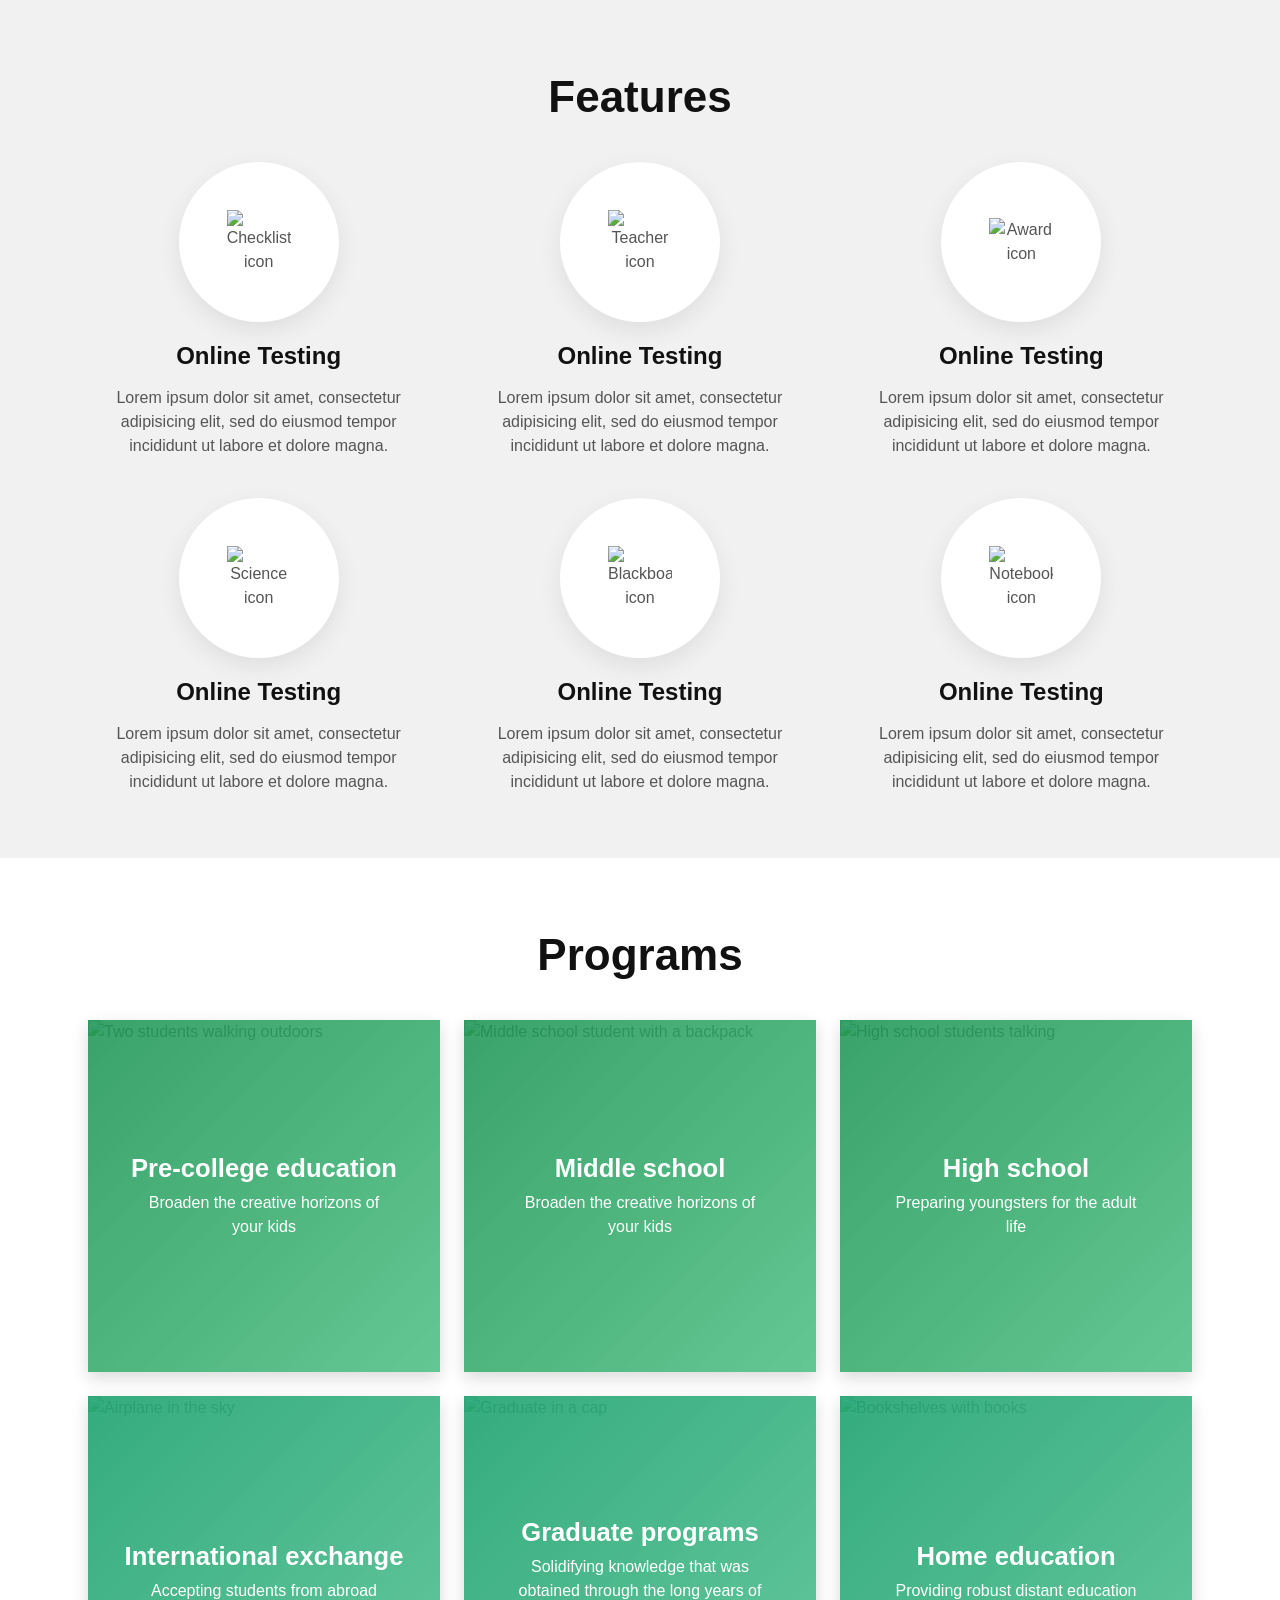
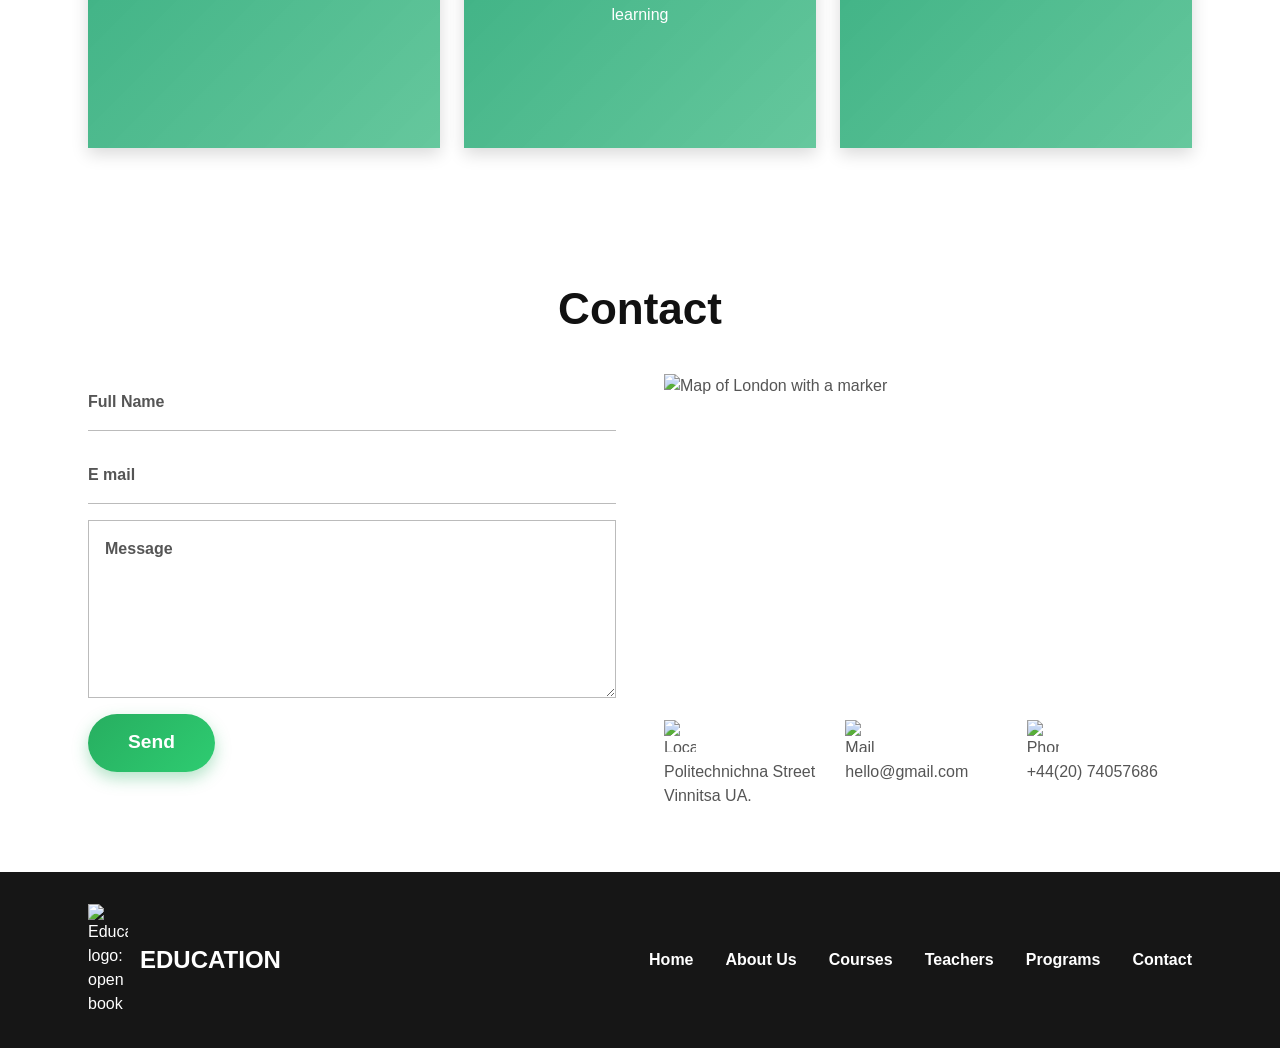
==== index.html @ 1d0b62d9 "Add files via upload" ====
<!doctype html>
<html lang="en">
  <head>
    <meta charset="UTF-8" />
    <meta name="viewport" content="width=device-width, initial-scale=1" />
    <meta
      name="description"
      content="Education: features, programs and contact page"
    />
    <title>Education — Features, Programs, Contact</title>
    <link rel="stylesheet" href="style.css" />
  </head>
  <body class="page" id="top">
    <main class="page__main">
      <section class="section section--gray" id="features">
        <div class="container">
          <h2 class="section__title">Features</h2>
          <div class="features">
            <article class="feature">
              <div class="feature__circle">
                <img
                  class="feature__icon"
                  src="img/icon-testing.svg"
                  alt="Checklist icon"
                  title="Online testing"
                />
              </div>
              <h3 class="feature__title">Online Testing</h3>
              <p class="feature__text">
                Lorem ipsum dolor sit amet, consectetur adipisicing elit, sed do
                eiusmod tempor incididunt ut labore et dolore magna.
              </p>
            </article>
            <article class="feature">
              <div class="feature__circle">
                <img
                  class="feature__icon"
                  src="img/icon-teacher.svg"
                  alt="Teacher icon"
                  title="Online testing"
                />
              </div>
              <h3 class="feature__title">Online Testing</h3>
              <p class="feature__text">
                Lorem ipsum dolor sit amet, consectetur adipisicing elit, sed do
                eiusmod tempor incididunt ut labore et dolore magna.
              </p>
            </article>
            <article class="feature">
              <div class="feature__circle">
                <img
                  class="feature__icon"
                  src="img/icon-award.svg"
                  alt="Award icon"
                  title="Online testing"
                />
              </div>
              <h3 class="feature__title">Online Testing</h3>
              <p class="feature__text">
                Lorem ipsum dolor sit amet, consectetur adipisicing elit, sed do
                eiusmod tempor incididunt ut labore et dolore magna.
              </p>
            </article>
            <article class="feature">
              <div class="feature__circle">
                <img
                  class="feature__icon"
                  src="img/icon-science.svg"
                  alt="Science icon"
                  title="Online testing"
                />
              </div>
              <h3 class="feature__title">Online Testing</h3>
              <p class="feature__text">
                Lorem ipsum dolor sit amet, consectetur adipisicing elit, sed do
                eiusmod tempor incididunt ut labore et dolore magna.
              </p>
            </article>
            <article class="feature">
              <div class="feature__circle">
                <img
                  class="feature__icon"
                  src="img/icon-board.svg"
                  alt="Blackboard icon"
                  title="Online testing"
                />
              </div>
              <h3 class="feature__title">Online Testing</h3>
              <p class="feature__text">
                Lorem ipsum dolor sit amet, consectetur adipisicing elit, sed do
                eiusmod tempor incididunt ut labore et dolore magna.
              </p>
            </article>
            <article class="feature">
              <div class="feature__circle">
                <img
                  class="feature__icon"
                  src="img/icon-notebook.svg"
                  alt="Notebook icon"
                  title="Online testing"
                />
              </div>
              <h3 class="feature__title">Online Testing</h3>
              <p class="feature__text">
                Lorem ipsum dolor sit amet, consectetur adipisicing elit, sed do
                eiusmod tempor incididunt ut labore et dolore magna.
              </p>
            </article>
          </div>
        </div>
      </section>

      <section class="section" id="programs">
        <div class="container">
          <h2 class="section__title">Programs</h2>
          <div class="programs">
            <article class="program program--deep">
              <img
                class="program__image"
                src="img/program-1.svg"
                alt="Two students walking outdoors"
                title="Pre-college education"
              />
              <div class="program__content">
                <h3 class="program__title">Pre-college education</h3>
                <p class="program__text">
                  Broaden the creative horizons of your kids
                </p>
              </div>
            </article>
            <article class="program program--deep">
              <img
                class="program__image"
                src="img/program-2.svg"
                alt="Middle school student with a backpack"
                title="Middle school"
              />
              <div class="program__content">
                <h3 class="program__title">Middle school</h3>
                <p class="program__text">
                  Broaden the creative horizons of your kids
                </p>
              </div>
            </article>
            <article class="program program--deep">
              <img
                class="program__image"
                src="img/program-3.svg"
                alt="High school students talking"
                title="High school"
              />
              <div class="program__content">
                <h3 class="program__title">High school</h3>
                <p class="program__text">
                  Preparing youngsters for the adult life
                </p>
              </div>
            </article>
            <article class="program program--light">
              <img
                class="program__image"
                src="img/program-4.svg"
                alt="Airplane in the sky"
                title="International exchange"
              />
              <div class="program__content">
                <h3 class="program__title">International exchange</h3>
                <p class="program__text">Accepting students from abroad</p>
              </div>
            </article>
            <article class="program program--light">
              <img
                class="program__image"
                src="img/program-5.svg"
                alt="Graduate in a cap"
                title="Graduate programs"
              />
              <div class="program__content">
                <h3 class="program__title">Graduate programs</h3>
                <p class="program__text">
                  Solidifying knowledge that was obtained through the long years
                  of learning
                </p>
              </div>
            </article>
            <article class="program program--light">
              <img
                class="program__image"
                src="img/program-6.svg"
                alt="Bookshelves with books"
                title="Home education"
              />
              <div class="program__content">
                <h3 class="program__title">Home education</h3>
                <p class="program__text">Providing robust distant education</p>
              </div>
            </article>
          </div>
        </div>
      </section>

      <section class="section" id="contact">
        <div class="container">
          <h2 class="section__title">Contact</h2>
          <div class="contact">
            <div class="contact__info">
              <img
                class="contact__map"
                src="img/map.jpg"
                alt="Map of London with a marker"
                title="Our location in London"
              />
              <address class="contact__details">
                <div class="contact__item">
                  <img
                    class="contact__icon"
                    src="img/icon-pin.svg"
                    alt="Location icon"
                    title="Address"
                  />
                  <p class="contact__text">
                     Politechnichna Street Vinnitsa UA.
                  </p>
                </div>
                <div class="contact__item">
                  <img
                    class="contact__icon"
                    src="img/icon-mail.svg"
                    alt="Mail icon"
                    title="E-mail"
                  />
                  <a
                    class="contact__text"
                    href="mailto:hello@gmail.com"
                    title="Write us an e-mail"
                    >hello@gmail.com</a
                  >
                </div>
                <div class="contact__item">
                  <img
                    class="contact__icon"
                    src="img/icon-phone.svg"
                    alt="Phone icon"
                    title="Phone"
                  />
                  <a
                    class="contact__text"
                    href="tel:+442074057686"
                    title="Call us"
                    >+44(20) 74057686</a
                  >
                </div>
              </address>
            </div>

            <form class="form contact__form" action="#" method="post">
              <label class="visually-hidden" for="full-name">Full Name</label>
              <input
                class="form__field"
                type="text"
                id="full-name"
                name="full-name"
                placeholder="Full Name"
                title="Your full name"
                required
              />
              <label class="visually-hidden" for="email">E mail</label>
              <input
                class="form__field"
                type="email"
                id="email"
                name="email"
                placeholder="E mail"
                title="Your e-mail"
                required
              />
              <label class="visually-hidden" for="message">Message</label>
              <textarea
                class="form__field form__field--area"
                id="message"
                name="message"
                placeholder="Message"
                title="Your message"
                rows="6"
              ></textarea>
              <button class="form__button" type="submit" title="Send message">
                Send
              </button>
            </form>
          </div>
        </div>
      </section>
    </main>

    <footer class="footer">
      <div class="container footer__inner">
        <a class="footer__logo" href="#top" title="Education — home">
          <img
            class="footer__logo-img"
            src="img/logo.svg"
            alt="Education logo: open book"
            title="Education"
          />
          <span class="footer__brand">EDUCATION</span>
        </a>
        <nav class="footer__nav" aria-label="Footer navigation">
          <ul class="menu">
            <li class="menu__item">
              <a class="menu__link" href="#top" title="Home">Home</a>
            </li>
            <li class="menu__item">
              <a class="menu__link" href="#features" title="About Us"
                >About Us</a
              >
            </li>
            <li class="menu__item">
              <a class="menu__link" href="#programs" title="Courses">Courses</a>
            </li>
            <li class="menu__item">
              <a class="menu__link" href="#features" title="Teachers"
                >Teachers</a
              >
            </li>
            <li class="menu__item">
              <a class="menu__link" href="#programs" title="Programs"
                >Programs</a
              >
            </li>
            <li class="menu__item">
              <a class="menu__link" href="#contact" title="Contact">Contact</a>
            </li>
          </ul>
        </nav>
      </div>
    </footer>
  </body>
</html>
---- style.css ----
/* ===== Змінні ===== */
:root {
  --color-accent: #27ae60;
  --color-accent-light: #2ecc71;
  --color-heading: #111;
  --color-text: #555;
  --color-line: #bbb;
  --color-gray: #f1f1f1;
  --color-dark: #161616;
}

/* ===== Сторінка та контейнер ===== */
.page {
  margin: 0;
  font-family: "Open Sans", "Segoe UI", Arial, sans-serif;
  line-height: 1.5;
  color: var(--color-text);
  background: #fff;
}

.container {
  box-sizing: border-box;
  width: 100%;
  max-width: 72rem;
  margin: 0 auto;
  padding: 0 1.5rem;
}

.visually-hidden {
  position: absolute;
  width: 0.1rem;
  height: 0.1rem;
  margin: -0.1rem;
  padding: 0;
  overflow: hidden;
  clip-path: inset(50%);
  white-space: nowrap;
  border: 0;
}

/* ===== Секція (повторно використовується) ===== */
.section {
  padding: 2.5rem 0;
}

.section--gray {
  background: var(--color-gray);
}

.section__title {
  margin: 0 0 2rem;
  font-size: 1.75rem;
  text-align: center;
  color: var(--color-heading);
  animation: fade-up 0.8s ease both;
}

/* ===== Features ===== */
.features {
  display: grid;
  grid-template-columns: 1fr;
  gap: 2.5rem;
}

.feature {
  text-align: center;
  animation: fade-up 0.8s ease both;
}

.feature__circle {
  display: flex;
  align-items: center;
  justify-content: center;
  width: 10rem;
  height: 10rem;
  margin: 0 auto 1rem;
  border-radius: 50%;
  background: #fff;
  box-shadow: 0 0.5rem 1.5rem rgba(0, 0, 0, 0.08);
  transition: transform 0.4s ease, box-shadow 0.4s ease;
}

.feature:hover .feature__circle {
  transform: rotate(8deg) scale(1.08);
  box-shadow: 0 0.8rem 2rem rgba(39, 174, 96, 0.35);
}

.feature__icon {
  width: 40%;
  height: auto;
}

.feature__title {
  margin: 0 0 0.75rem;
  font-size: 1.5rem;
  color: var(--color-heading);
}

.feature__text {
  max-width: 22rem;
  margin: 0 auto;
}

/* ===== Programs ===== */
.programs {
  display: grid;
  grid-template-columns: 1fr;
  gap: 1.5rem;
}

.program {
  position: relative;
  overflow: hidden;
  aspect-ratio: 1 / 1;
  box-shadow: 0 0.4rem 1rem rgba(0, 0, 0, 0.15);
  transition: transform 0.4s ease, box-shadow 0.4s ease;
}

.program--deep {
  --overlay-from: rgba(30, 150, 85, 0.88);
  --overlay-to: rgba(60, 185, 120, 0.8);
}

.program--light {
  --overlay-from: rgba(35, 165, 115, 0.92);
  --overlay-to: rgba(75, 190, 140, 0.85);
}

.program:hover {
  transform: translateY(-0.4rem) scale(1.02);
  box-shadow: 0 1rem 2rem rgba(0, 0, 0, 0.28);
}

.program__image {
  display: block;
  width: 100%;
  height: 100%;
  object-fit: cover;
  transition: transform 0.6s ease;
}

.program:hover .program__image {
  transform: scale(1.1);
}

.program__content {
  position: absolute;
  inset: 0;
  box-sizing: border-box;
  display: flex;
  flex-direction: column;
  align-items: center;
  justify-content: center;
  padding: 1.5rem;
  text-align: center;
  color: #fff;
  background: linear-gradient(135deg, var(--overlay-from), var(--overlay-to));
}

.program__title {
  margin: 0 0 0.5rem;
  font-size: 1.6rem;
  line-height: 1.2;
}

.program__text {
  max-width: 16rem;
  margin: 0;
}

/* ===== Contact ===== */
.contact {
  display: grid;
  grid-template-columns: 1fr;
  gap: 2rem;
}

.contact__map {
  display: block;
  width: 100%;
  aspect-ratio: 21 / 9;
  object-fit: cover;
}

.contact__details {
  display: grid;
  grid-template-columns: 1fr;
  gap: 1rem;
  margin-top: 1rem;
  font-style: normal;
}

.contact__item {
  display: flex;
  flex-direction: column;
  gap: 0.5rem;
}

.contact__icon {
  width: 2rem;
  height: 2rem;
}

.contact__text {
  margin: 0;
  color: var(--color-text);
  text-decoration: none;
}

.contact__text:hover {
  color: var(--color-accent);
}

/* ===== Форма ===== */
.form {
  display: flex;
  flex-direction: column;
  gap: 1rem;
}

.form__field {
  box-sizing: border-box;
  width: 100%;
  padding: 1rem 0;
  border: 0;
  border-bottom: 0.1rem solid var(--color-line);
  background: transparent;
  font: inherit;
  font-weight: 700;
  color: #333;
  transition: border-color 0.3s ease, box-shadow 0.3s ease;
}

.form__field::placeholder {
  color: var(--color-text);
}

.form__field:focus {
  outline: none;
  border-bottom-color: var(--color-accent);
  box-shadow: 0 0.15rem 0 var(--color-accent);
}

.form__field--area {
  min-height: 9rem;
  padding: 1rem;
  border: 0.1rem solid var(--color-line);
  resize: vertical;
}

.form__button {
  align-self: center;
  padding: 0.9rem 2.5rem;
  border: 0;
  border-radius: 2rem;
  font: inherit;
  font-size: 1.2rem;
  font-weight: 700;
  color: #fff;
  cursor: pointer;
  background: linear-gradient(135deg, var(--color-accent), var(--color-accent-light));
  box-shadow: 0 0.4rem 1rem rgba(39, 174, 96, 0.35);
  transition: transform 0.3s ease, box-shadow 0.3s ease;
}

.form__button:hover {
  transform: translateY(-0.2rem);
  box-shadow: 0 0.7rem 1.4rem rgba(39, 174, 96, 0.5);
}

.form__button:active {
  transform: scale(0.97);
}

/* ===== Footer ===== */
.footer {
  padding: 2rem 0;
  color: #fff;
  background: var(--color-dark);
}

.footer__inner {
  display: flex;
  flex-direction: column;
  align-items: center;
  gap: 1.5rem;
}

.footer__logo {
  display: flex;
  align-items: center;
  gap: 0.75rem;
  color: #fff;
  text-decoration: none;
}

.footer__logo-img {
  width: 2.5rem;
  height: auto;
}

.footer__brand {
  font-size: 1.5rem;
  font-weight: 700;
}

.menu {
  display: flex;
  flex-direction: column;
  align-items: center;
  gap: 1rem;
  margin: 0;
  padding: 0;
  list-style: none;
}

.menu__link {
  font-weight: 700;
  color: #fff;
  text-decoration: none;
  transition: color 0.3s ease;
}

.menu__link:hover {
  color: var(--color-accent);
}

/* ===== Анімація ===== */
@keyframes fade-up {
  from {
    opacity: 0;
    transform: translateY(1.5rem);
  }
  to {
    opacity: 1;
    transform: none;
  }
}

/* ===== Медіа-запити (mobile-first) ===== */
@media (min-width: 36em) {
  .features,
  .programs {
    grid-template-columns: repeat(2, 1fr);
  }
}

@media (min-width: 48em) {
  .section {
    padding: 4rem 0;
  }

  .section__title {
    font-size: 2.75rem;
  }
}

@media (min-width: 62em) {
  .features,
  .programs {
    grid-template-columns: repeat(3, 1fr);
  }

  .contact {
    grid-template-columns: 1fr 1fr;
    gap: 3rem;
  }

  .contact__form {
    order: -1;
  }

  .contact__map {
    aspect-ratio: 16 / 10;
  }

  .contact__details {
    grid-template-columns: repeat(3, 1fr);
  }

  .form__button {
    align-self: flex-start;
  }

  .footer__inner {
    flex-direction: row;
    justify-content: space-between;
  }

  .menu {
    flex-direction: row;
    gap: 2rem;
  }
}

@media (prefers-reduced-motion: reduce) {
  .section__title,
  .feature,
  .program,
  .feature__circle,
  .form__button {
    animation: none;
    transition: none;
  }
}
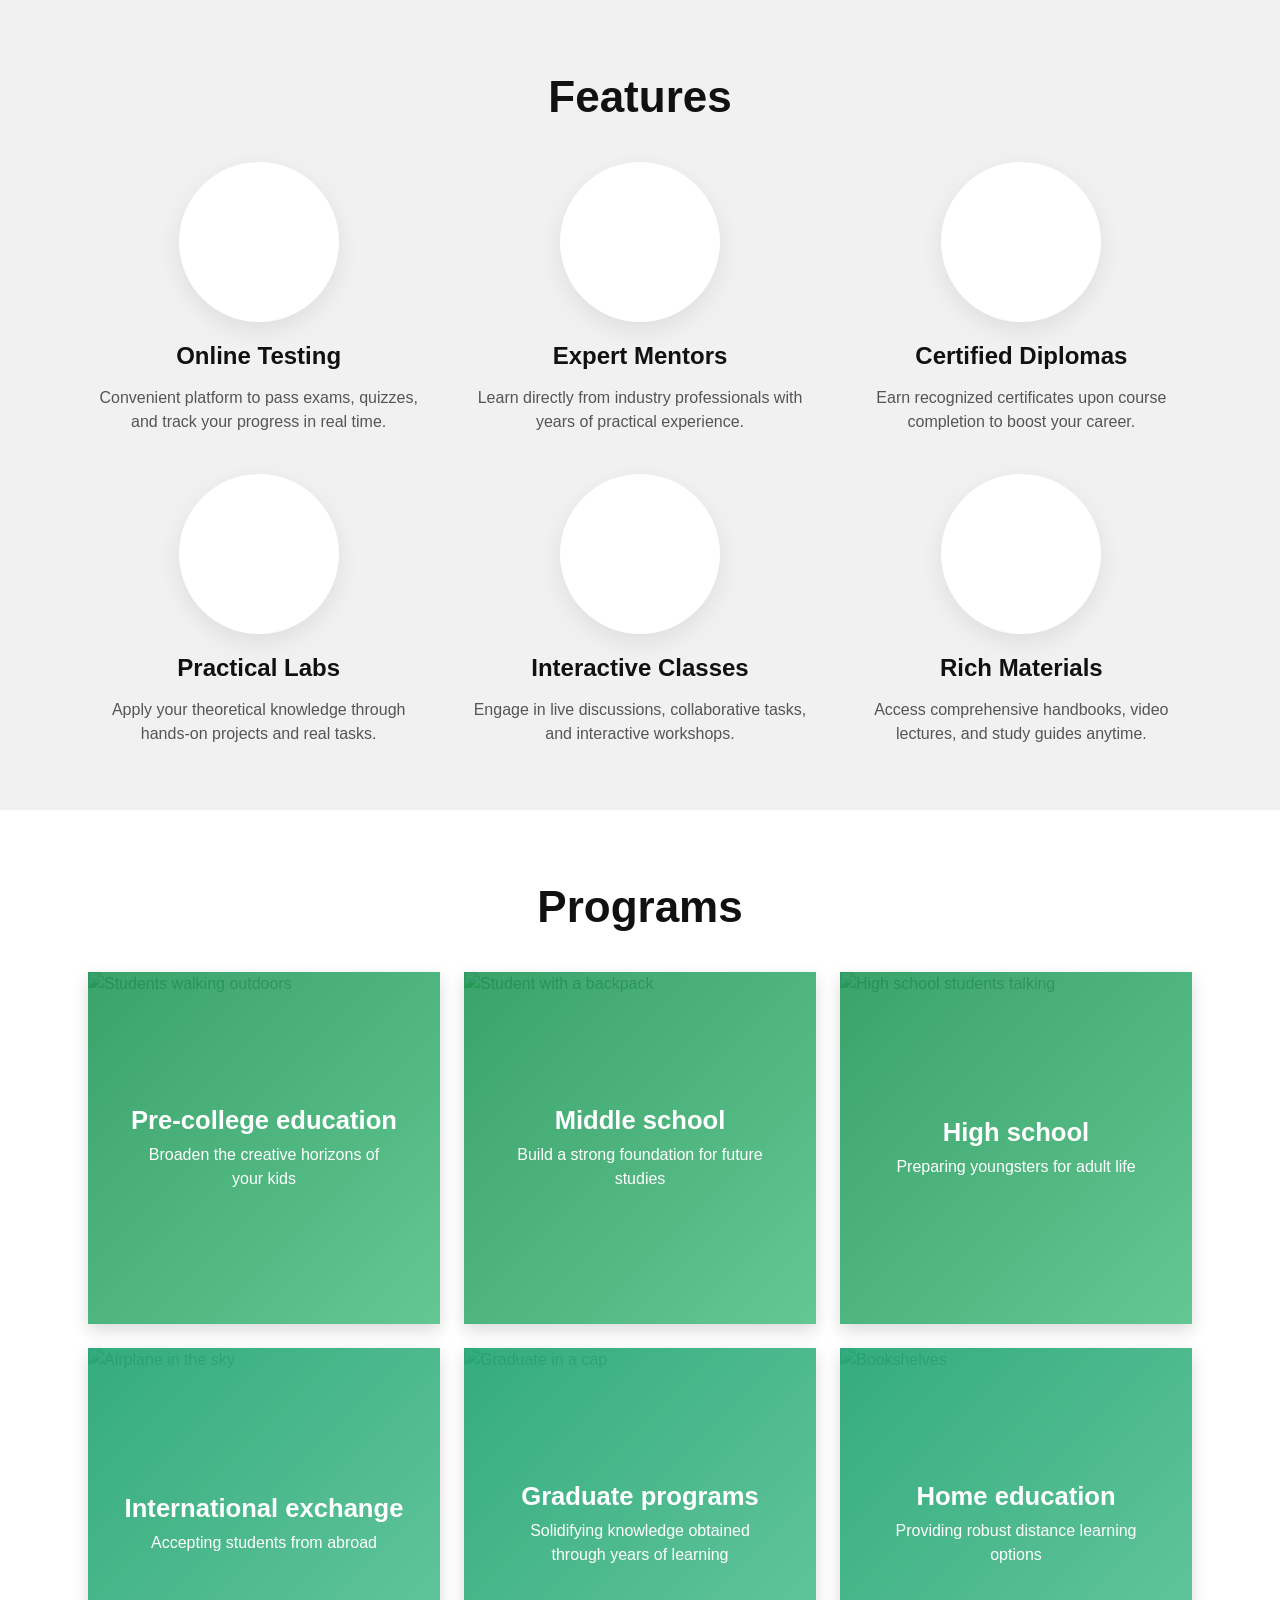
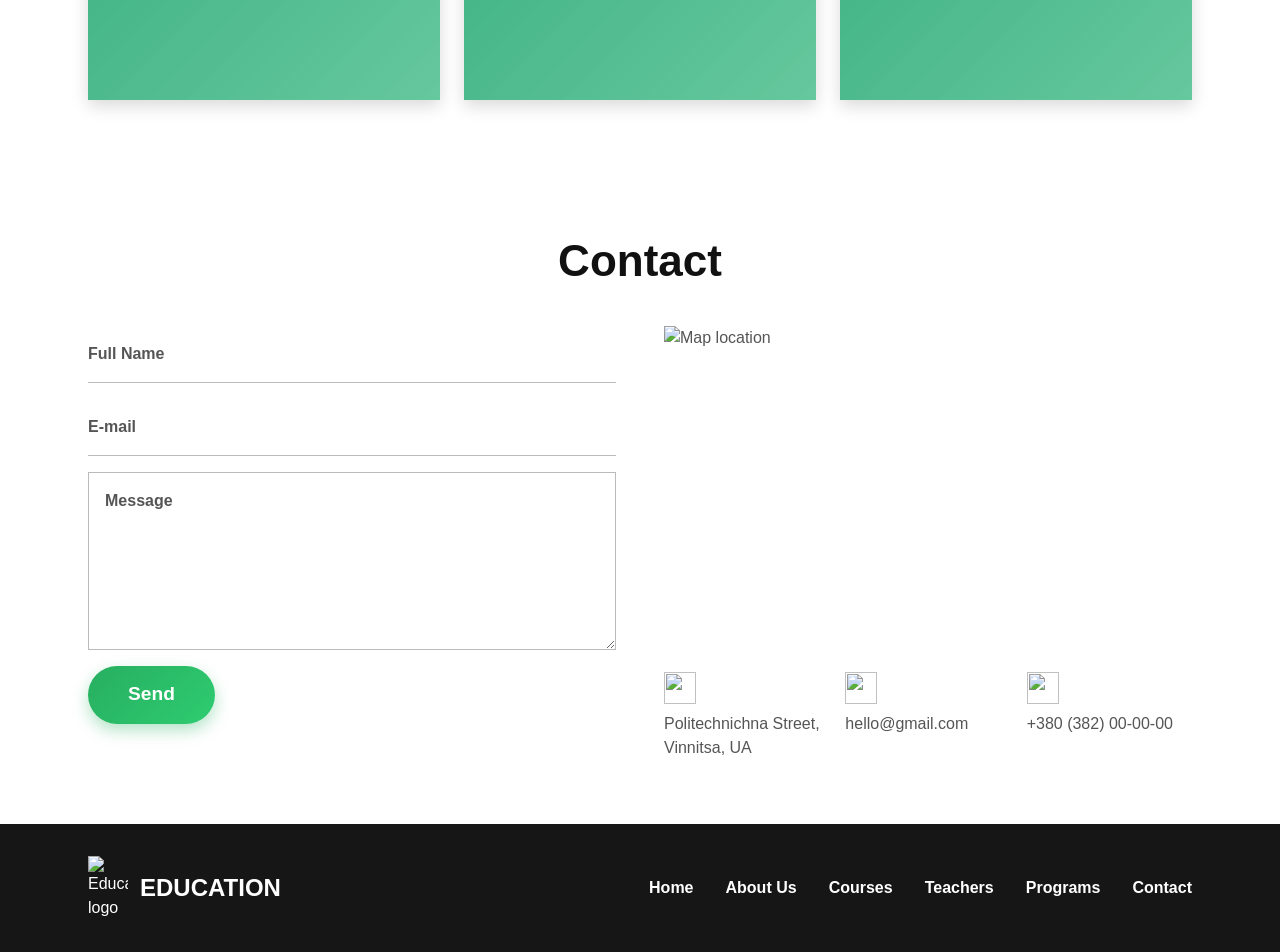
==== commit 36858aae: "Refactor HTML for improved accessibility and clarity Updated descriptions, titles, and alt texts for" ====
--- a/index.html
+++ b/index.html
@@ -3,252 +3,155 @@
   <head>
     <meta charset="UTF-8" />
     <meta name="viewport" content="width=device-width, initial-scale=1" />
-    <meta
-      name="description"
-      content="Education: features, programs and contact page"
-    />
+    <meta name="description" content="Education features, programs, and contacts" />
     <title>Education — Features, Programs, Contact</title>
     <link rel="stylesheet" href="style.css" />
   </head>
   <body class="page" id="top">
     <main class="page__main">
+      <!-- Features Section -->
       <section class="section section--gray" id="features">
         <div class="container">
           <h2 class="section__title">Features</h2>
           <div class="features">
             <article class="feature">
               <div class="feature__circle">
-                <img
-                  class="feature__icon"
-                  src="img/icon-testing.svg"
-                  alt="Checklist icon"
-                  title="Online testing"
-                />
+                <img class="feature__icon" src="img/icon-testing.svg" alt="" />
               </div>
               <h3 class="feature__title">Online Testing</h3>
               <p class="feature__text">
-                Lorem ipsum dolor sit amet, consectetur adipisicing elit, sed do
-                eiusmod tempor incididunt ut labore et dolore magna.
-              </p>
-            </article>
-            <article class="feature">
-              <div class="feature__circle">
-                <img
-                  class="feature__icon"
-                  src="img/icon-teacher.svg"
-                  alt="Teacher icon"
-                  title="Online testing"
-                />
-              </div>
-              <h3 class="feature__title">Online Testing</h3>
-              <p class="feature__text">
-                Lorem ipsum dolor sit amet, consectetur adipisicing elit, sed do
-                eiusmod tempor incididunt ut labore et dolore magna.
-              </p>
-            </article>
-            <article class="feature">
-              <div class="feature__circle">
-                <img
-                  class="feature__icon"
-                  src="img/icon-award.svg"
-                  alt="Award icon"
-                  title="Online testing"
-                />
-              </div>
-              <h3 class="feature__title">Online Testing</h3>
-              <p class="feature__text">
-                Lorem ipsum dolor sit amet, consectetur adipisicing elit, sed do
-                eiusmod tempor incididunt ut labore et dolore magna.
-              </p>
-            </article>
-            <article class="feature">
-              <div class="feature__circle">
-                <img
-                  class="feature__icon"
-                  src="img/icon-science.svg"
-                  alt="Science icon"
-                  title="Online testing"
-                />
-              </div>
-              <h3 class="feature__title">Online Testing</h3>
-              <p class="feature__text">
-                Lorem ipsum dolor sit amet, consectetur adipisicing elit, sed do
-                eiusmod tempor incididunt ut labore et dolore magna.
-              </p>
-            </article>
-            <article class="feature">
-              <div class="feature__circle">
-                <img
-                  class="feature__icon"
-                  src="img/icon-board.svg"
-                  alt="Blackboard icon"
-                  title="Online testing"
-                />
-              </div>
-              <h3 class="feature__title">Online Testing</h3>
-              <p class="feature__text">
-                Lorem ipsum dolor sit amet, consectetur adipisicing elit, sed do
-                eiusmod tempor incididunt ut labore et dolore magna.
-              </p>
-            </article>
-            <article class="feature">
-              <div class="feature__circle">
-                <img
-                  class="feature__icon"
-                  src="img/icon-notebook.svg"
-                  alt="Notebook icon"
-                  title="Online testing"
-                />
-              </div>
-              <h3 class="feature__title">Online Testing</h3>
-              <p class="feature__text">
-                Lorem ipsum dolor sit amet, consectetur adipisicing elit, sed do
-                eiusmod tempor incididunt ut labore et dolore magna.
+                Convenient platform to pass exams, quizzes, and track your progress in real time.
+              </p>
+            </article>
+
+            <article class="feature">
+              <div class="feature__circle">
+                <img class="feature__icon" src="img/icon-teacher.svg" alt="" />
+              </div>
+              <h3 class="feature__title">Expert Mentors</h3>
+              <p class="feature__text">
+                Learn directly from industry professionals with years of practical experience.
+              </p>
+            </article>
+
+            <article class="feature">
+              <div class="feature__circle">
+                <img class="feature__icon" src="img/icon-award.svg" alt="" />
+              </div>
+              <h3 class="feature__title">Certified Diplomas</h3>
+              <p class="feature__text">
+                Earn recognized certificates upon course completion to boost your career.
+              </p>
+            </article>
+
+            <article class="feature">
+              <div class="feature__circle">
+                <img class="feature__icon" src="img/icon-science.svg" alt="" />
+              </div>
+              <h3 class="feature__title">Practical Labs</h3>
+              <p class="feature__text">
+                Apply your theoretical knowledge through hands-on projects and real tasks.
+              </p>
+            </article>
+
+            <article class="feature">
+              <div class="feature__circle">
+                <img class="feature__icon" src="img/icon-board.svg" alt="" />
+              </div>
+              <h3 class="feature__title">Interactive Classes</h3>
+              <p class="feature__text">
+                Engage in live discussions, collaborative tasks, and interactive workshops.
+              </p>
+            </article>
+
+            <article class="feature">
+              <div class="feature__circle">
+                <img class="feature__icon" src="img/icon-notebook.svg" alt="" />
+              </div>
+              <h3 class="feature__title">Rich Materials</h3>
+              <p class="feature__text">
+                Access comprehensive handbooks, video lectures, and study guides anytime.
               </p>
             </article>
           </div>
         </div>
       </section>
 
+      <!-- Programs Section -->
       <section class="section" id="programs">
         <div class="container">
           <h2 class="section__title">Programs</h2>
           <div class="programs">
             <article class="program program--deep">
-              <img
-                class="program__image"
-                src="img/program-1.svg"
-                alt="Two students walking outdoors"
-                title="Pre-college education"
-              />
+              <img class="program__image" src="img/program-1.svg" alt="Students walking outdoors" />
               <div class="program__content">
                 <h3 class="program__title">Pre-college education</h3>
-                <p class="program__text">
-                  Broaden the creative horizons of your kids
-                </p>
-              </div>
-            </article>
+                <p class="program__text">Broaden the creative horizons of your kids</p>
+              </div>
+            </article>
+
             <article class="program program--deep">
-              <img
-                class="program__image"
-                src="img/program-2.svg"
-                alt="Middle school student with a backpack"
-                title="Middle school"
-              />
+              <img class="program__image" src="img/program-2.svg" alt="Student with a backpack" />
               <div class="program__content">
                 <h3 class="program__title">Middle school</h3>
-                <p class="program__text">
-                  Broaden the creative horizons of your kids
-                </p>
-              </div>
-            </article>
+                <p class="program__text">Build a strong foundation for future studies</p>
+              </div>
+            </article>
+
             <article class="program program--deep">
-              <img
-                class="program__image"
-                src="img/program-3.svg"
-                alt="High school students talking"
-                title="High school"
-              />
+              <img class="program__image" src="img/program-3.svg" alt="High school students talking" />
               <div class="program__content">
                 <h3 class="program__title">High school</h3>
-                <p class="program__text">
-                  Preparing youngsters for the adult life
-                </p>
-              </div>
-            </article>
+                <p class="program__text">Preparing youngsters for adult life</p>
+              </div>
+            </article>
+
             <article class="program program--light">
-              <img
-                class="program__image"
-                src="img/program-4.svg"
-                alt="Airplane in the sky"
-                title="International exchange"
-              />
+              <img class="program__image" src="img/program-4.svg" alt="Airplane in the sky" />
               <div class="program__content">
                 <h3 class="program__title">International exchange</h3>
                 <p class="program__text">Accepting students from abroad</p>
               </div>
             </article>
+
             <article class="program program--light">
-              <img
-                class="program__image"
-                src="img/program-5.svg"
-                alt="Graduate in a cap"
-                title="Graduate programs"
-              />
+              <img class="program__image" src="img/program-5.svg" alt="Graduate in a cap" />
               <div class="program__content">
                 <h3 class="program__title">Graduate programs</h3>
-                <p class="program__text">
-                  Solidifying knowledge that was obtained through the long years
-                  of learning
-                </p>
-              </div>
-            </article>
+                <p class="program__text">Solidifying knowledge obtained through years of learning</p>
+              </div>
+            </article>
+
             <article class="program program--light">
-              <img
-                class="program__image"
-                src="img/program-6.svg"
-                alt="Bookshelves with books"
-                title="Home education"
-              />
+              <img class="program__image" src="img/icon-notebook.svg" alt="Bookshelves" />
               <div class="program__content">
                 <h3 class="program__title">Home education</h3>
-                <p class="program__text">Providing robust distant education</p>
+                <p class="program__text">Providing robust distance learning options</p>
               </div>
             </article>
           </div>
         </div>
       </section>
 
+      <!-- Contact Section -->
       <section class="section" id="contact">
         <div class="container">
           <h2 class="section__title">Contact</h2>
           <div class="contact">
             <div class="contact__info">
-              <img
-                class="contact__map"
-                src="img/map.jpg"
-                alt="Map of London with a marker"
-                title="Our location in London"
-              />
+              <img class="contact__map" src="img/map.jpg" alt="Map location" />
               <address class="contact__details">
                 <div class="contact__item">
-                  <img
-                    class="contact__icon"
-                    src="img/icon-pin.svg"
-                    alt="Location icon"
-                    title="Address"
-                  />
-                  <p class="contact__text">
-                     Politechnichna Street Vinnitsa UA.
-                  </p>
+                  <img class="contact__icon" src="img/icon-pin.svg" alt="" />
+                  <p class="contact__text">Politechnichna Street, Vinnitsa, UA</p>
                 </div>
                 <div class="contact__item">
-                  <img
-                    class="contact__icon"
-                    src="img/icon-mail.svg"
-                    alt="Mail icon"
-                    title="E-mail"
-                  />
-                  <a
-                    class="contact__text"
-                    href="mailto:hello@gmail.com"
-                    title="Write us an e-mail"
-                    >hello@gmail.com</a
-                  >
+                  <img class="contact__icon" src="img/icon-mail.svg" alt="" />
+                  <a class="contact__text" href="mailto:hello@gmail.com">hello@gmail.com</a>
                 </div>
                 <div class="contact__item">
-                  <img
-                    class="contact__icon"
-                    src="img/icon-phone.svg"
-                    alt="Phone icon"
-                    title="Phone"
-                  />
-                  <a
-                    class="contact__text"
-                    href="tel:+442074057686"
-                    title="Call us"
-                    >+44(20) 74057686</a
-                  >
+                  <img class="contact__icon" src="img/icon-phone.svg" alt="" />
+                  <a class="contact__text" href="tel:+380382000000">+380 (382) 00-00-00</a>
                 </div>
               </address>
             </div>
@@ -261,31 +164,29 @@
                 id="full-name"
                 name="full-name"
                 placeholder="Full Name"
-                title="Your full name"
                 required
               />
-              <label class="visually-hidden" for="email">E mail</label>
+
+              <label class="visually-hidden" for="email">E-mail</label>
               <input
                 class="form__field"
                 type="email"
                 id="email"
                 name="email"
-                placeholder="E mail"
-                title="Your e-mail"
+                placeholder="E-mail"
                 required
               />
+
               <label class="visually-hidden" for="message">Message</label>
               <textarea
                 class="form__field form__field--area"
                 id="message"
                 name="message"
                 placeholder="Message"
-                title="Your message"
                 rows="6"
               ></textarea>
-              <button class="form__button" type="submit" title="Send message">
-                Send
-              </button>
+
+              <button class="form__button" type="submit">Send</button>
             </form>
           </div>
         </div>
@@ -294,41 +195,18 @@
 
     <footer class="footer">
       <div class="container footer__inner">
-        <a class="footer__logo" href="#top" title="Education — home">
-          <img
-            class="footer__logo-img"
-            src="img/logo.svg"
-            alt="Education logo: open book"
-            title="Education"
-          />
+        <a class="footer__logo" href="#top">
+          <img class="footer__logo-img" src="img/logo.svg" alt="Education logo" />
           <span class="footer__brand">EDUCATION</span>
         </a>
         <nav class="footer__nav" aria-label="Footer navigation">
           <ul class="menu">
-            <li class="menu__item">
-              <a class="menu__link" href="#top" title="Home">Home</a>
-            </li>
-            <li class="menu__item">
-              <a class="menu__link" href="#features" title="About Us"
-                >About Us</a
-              >
-            </li>
-            <li class="menu__item">
-              <a class="menu__link" href="#programs" title="Courses">Courses</a>
-            </li>
-            <li class="menu__item">
-              <a class="menu__link" href="#features" title="Teachers"
-                >Teachers</a
-              >
-            </li>
-            <li class="menu__item">
-              <a class="menu__link" href="#programs" title="Programs"
-                >Programs</a
-              >
-            </li>
-            <li class="menu__item">
-              <a class="menu__link" href="#contact" title="Contact">Contact</a>
-            </li>
+            <li class="menu__item"><a class="menu__link" href="#top">Home</a></li>
+            <li class="menu__item"><a class="menu__link" href="#features">About Us</a></li>
+            <li class="menu__item"><a class="menu__link" href="#programs">Courses</a></li>
+            <li class="menu__item"><a class="menu__link" href="#features">Teachers</a></li>
+            <li class="menu__item"><a class="menu__link" href="#programs">Programs</a></li>
+            <li class="menu__item"><a class="menu__link" href="#contact">Contact</a></li>
           </ul>
         </nav>
       </div>
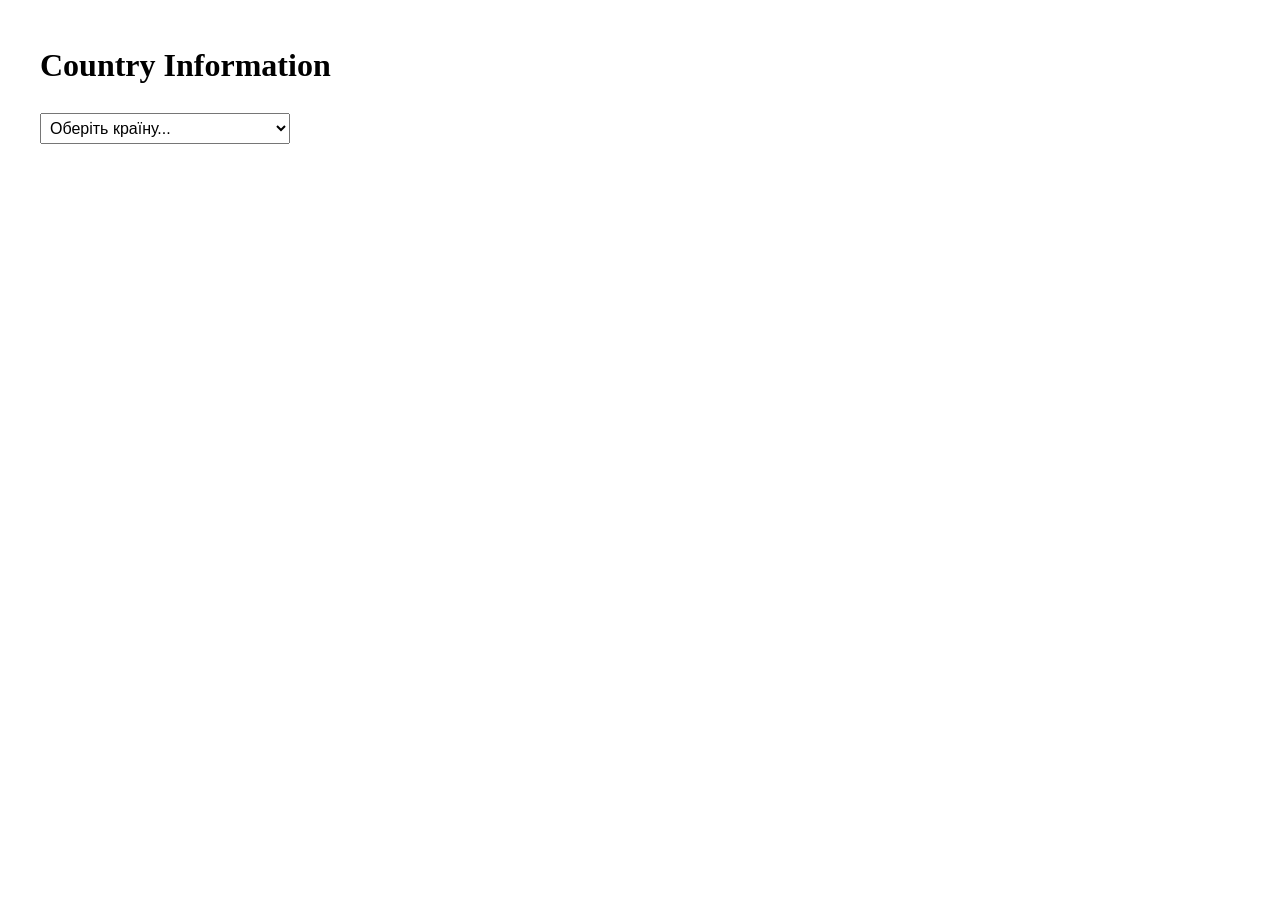
==== commit 71469280: "Add files via upload" ====
--- a/index.html
+++ b/index.html
@@ -1,215 +1,175 @@
-<!doctype html>
-<html lang="en">
-  <head>
-    <meta charset="UTF-8" />
-    <meta name="viewport" content="width=device-width, initial-scale=1" />
-    <meta name="description" content="Education features, programs, and contacts" />
-    <title>Education — Features, Programs, Contact</title>
-    <link rel="stylesheet" href="style.css" />
-  </head>
-  <body class="page" id="top">
-    <main class="page__main">
-      <!-- Features Section -->
-      <section class="section section--gray" id="features">
-        <div class="container">
-          <h2 class="section__title">Features</h2>
-          <div class="features">
-            <article class="feature">
-              <div class="feature__circle">
-                <img class="feature__icon" src="img/icon-testing.svg" alt="" />
-              </div>
-              <h3 class="feature__title">Online Testing</h3>
-              <p class="feature__text">
-                Convenient platform to pass exams, quizzes, and track your progress in real time.
-              </p>
-            </article>
-
-            <article class="feature">
-              <div class="feature__circle">
-                <img class="feature__icon" src="img/icon-teacher.svg" alt="" />
-              </div>
-              <h3 class="feature__title">Expert Mentors</h3>
-              <p class="feature__text">
-                Learn directly from industry professionals with years of practical experience.
-              </p>
-            </article>
-
-            <article class="feature">
-              <div class="feature__circle">
-                <img class="feature__icon" src="img/icon-award.svg" alt="" />
-              </div>
-              <h3 class="feature__title">Certified Diplomas</h3>
-              <p class="feature__text">
-                Earn recognized certificates upon course completion to boost your career.
-              </p>
-            </article>
-
-            <article class="feature">
-              <div class="feature__circle">
-                <img class="feature__icon" src="img/icon-science.svg" alt="" />
-              </div>
-              <h3 class="feature__title">Practical Labs</h3>
-              <p class="feature__text">
-                Apply your theoretical knowledge through hands-on projects and real tasks.
-              </p>
-            </article>
-
-            <article class="feature">
-              <div class="feature__circle">
-                <img class="feature__icon" src="img/icon-board.svg" alt="" />
-              </div>
-              <h3 class="feature__title">Interactive Classes</h3>
-              <p class="feature__text">
-                Engage in live discussions, collaborative tasks, and interactive workshops.
-              </p>
-            </article>
-
-            <article class="feature">
-              <div class="feature__circle">
-                <img class="feature__icon" src="img/icon-notebook.svg" alt="" />
-              </div>
-              <h3 class="feature__title">Rich Materials</h3>
-              <p class="feature__text">
-                Access comprehensive handbooks, video lectures, and study guides anytime.
-              </p>
-            </article>
-          </div>
-        </div>
-      </section>
-
-      <!-- Programs Section -->
-      <section class="section" id="programs">
-        <div class="container">
-          <h2 class="section__title">Programs</h2>
-          <div class="programs">
-            <article class="program program--deep">
-              <img class="program__image" src="img/program-1.svg" alt="Students walking outdoors" />
-              <div class="program__content">
-                <h3 class="program__title">Pre-college education</h3>
-                <p class="program__text">Broaden the creative horizons of your kids</p>
-              </div>
-            </article>
-
-            <article class="program program--deep">
-              <img class="program__image" src="img/program-2.svg" alt="Student with a backpack" />
-              <div class="program__content">
-                <h3 class="program__title">Middle school</h3>
-                <p class="program__text">Build a strong foundation for future studies</p>
-              </div>
-            </article>
-
-            <article class="program program--deep">
-              <img class="program__image" src="img/program-3.svg" alt="High school students talking" />
-              <div class="program__content">
-                <h3 class="program__title">High school</h3>
-                <p class="program__text">Preparing youngsters for adult life</p>
-              </div>
-            </article>
-
-            <article class="program program--light">
-              <img class="program__image" src="img/program-4.svg" alt="Airplane in the sky" />
-              <div class="program__content">
-                <h3 class="program__title">International exchange</h3>
-                <p class="program__text">Accepting students from abroad</p>
-              </div>
-            </article>
-
-            <article class="program program--light">
-              <img class="program__image" src="img/program-5.svg" alt="Graduate in a cap" />
-              <div class="program__content">
-                <h3 class="program__title">Graduate programs</h3>
-                <p class="program__text">Solidifying knowledge obtained through years of learning</p>
-              </div>
-            </article>
-
-            <article class="program program--light">
-              <img class="program__image" src="img/icon-notebook.svg" alt="Bookshelves" />
-              <div class="program__content">
-                <h3 class="program__title">Home education</h3>
-                <p class="program__text">Providing robust distance learning options</p>
-              </div>
-            </article>
-          </div>
-        </div>
-      </section>
-
-      <!-- Contact Section -->
-      <section class="section" id="contact">
-        <div class="container">
-          <h2 class="section__title">Contact</h2>
-          <div class="contact">
-            <div class="contact__info">
-              <img class="contact__map" src="img/map.jpg" alt="Map location" />
-              <address class="contact__details">
-                <div class="contact__item">
-                  <img class="contact__icon" src="img/icon-pin.svg" alt="" />
-                  <p class="contact__text">Politechnichna Street, Vinnitsa, UA</p>
-                </div>
-                <div class="contact__item">
-                  <img class="contact__icon" src="img/icon-mail.svg" alt="" />
-                  <a class="contact__text" href="mailto:hello@gmail.com">hello@gmail.com</a>
-                </div>
-                <div class="contact__item">
-                  <img class="contact__icon" src="img/icon-phone.svg" alt="" />
-                  <a class="contact__text" href="tel:+380382000000">+380 (382) 00-00-00</a>
-                </div>
-              </address>
-            </div>
-
-            <form class="form contact__form" action="#" method="post">
-              <label class="visually-hidden" for="full-name">Full Name</label>
-              <input
-                class="form__field"
-                type="text"
-                id="full-name"
-                name="full-name"
-                placeholder="Full Name"
-                required
-              />
-
-              <label class="visually-hidden" for="email">E-mail</label>
-              <input
-                class="form__field"
-                type="email"
-                id="email"
-                name="email"
-                placeholder="E-mail"
-                required
-              />
-
-              <label class="visually-hidden" for="message">Message</label>
-              <textarea
-                class="form__field form__field--area"
-                id="message"
-                name="message"
-                placeholder="Message"
-                rows="6"
-              ></textarea>
-
-              <button class="form__button" type="submit">Send</button>
-            </form>
-          </div>
-        </div>
-      </section>
-    </main>
-
-    <footer class="footer">
-      <div class="container footer__inner">
-        <a class="footer__logo" href="#top">
-          <img class="footer__logo-img" src="img/logo.svg" alt="Education logo" />
-          <span class="footer__brand">EDUCATION</span>
-        </a>
-        <nav class="footer__nav" aria-label="Footer navigation">
-          <ul class="menu">
-            <li class="menu__item"><a class="menu__link" href="#top">Home</a></li>
-            <li class="menu__item"><a class="menu__link" href="#features">About Us</a></li>
-            <li class="menu__item"><a class="menu__link" href="#programs">Courses</a></li>
-            <li class="menu__item"><a class="menu__link" href="#features">Teachers</a></li>
-            <li class="menu__item"><a class="menu__link" href="#programs">Programs</a></li>
-            <li class="menu__item"><a class="menu__link" href="#contact">Contact</a></li>
-          </ul>
-        </nav>
-      </div>
-    </footer>
-  </body>
-</html>
+<!DOCTYPE html>
+<html lang="uk">
+<head>
+    <meta charset="UTF-8">
+    <title>Лабораторна робота №4 — Country Information</title>
+    <style>
+        body { font-family: 'Times New Roman', serif; margin: 40px; line-height: 1.6; }
+        select { padding: 5px; font-size: 16px; min-width: 250px; margin-bottom: 20px; }
+        .info-block p { margin: 8px 0; font-size: 18px; }
+        #flag { margin-top: 15px; width: 220px; border: 1px solid #ccc; display: none; }
+    </style>
+</head>
+<body>
+
+    <h1>Country Information</h1>
+
+    <select id="country-select">
+        <option value="">Оберіть країну...</option>
+    </select>
+
+    <div id="country-info" class="info-block" style="display: none;">
+        <p><strong>Країна:</strong> <span id="country-name"></span></p>
+        <p><strong>Столиця:</strong> <span id="country-capital"></span></p>
+        <p><strong>Населення:</strong> <span id="country-population"></span></p>
+        <p><strong>Регіон:</strong> <span id="country-region"></span></p>
+        <p><strong>Площа:</strong> <span id="country-area"></span> км²</p>
+        <p><strong>Валюта:</strong> <span id="country-currency"></span></p>
+        <img id="flag" src="" alt="Прапор країни">
+    </div>
+
+    <script>
+        const selectElement = document.getElementById('country-select');
+        const infoContainer = document.getElementById('country-info');
+
+        function buildFlagSvg(code) {
+            const ns = 'http://w3.org';
+            const templates = {
+                ua: ['0 0 3 2', '<rect width="3" height="1" fill="#0057B7"/><rect width="3" height="1" y="1" fill="#FFD700"/>'],
+                cl: ['0 0 3 2', '<rect width="3" height="1" fill="#fff"/><rect width="3" height="1" y="1" fill="#d52b1e"/><rect width="1" height="1" fill="#0039a6"/><polygon points="0.5,0.2 0.59,0.48 0.88,0.48 0.64,0.65 0.73,0.92 0.5,0.75 0.27,0.92 0.36,0.65 0.12,0.48 0.41,0.48" fill="#fff"/>'],
+                pl: ['0 0 8 5', '<rect width="8" height="2.5" fill="#fff"/><rect width="8" height="2.5" y="2.5" fill="#dc143c"/>'],
+                de: ['0 0 5 3', '<rect width="5" height="1" fill="#000"/><rect width="5" height="1" y="1" fill="#D00"/><rect width="5" height="1" y="2" fill="#FFCE00"/>'],
+                fr: ['0 0 3 2', '<rect width="1" height="2" fill="#002395"/><rect width="1" height="2" x="1" fill="#fff"/><rect width="1" height="2" x="2" fill="#ED2939"/>'],
+                jp: ['0 0 3 2', '<rect width="3" height="2" fill="#fff"/><circle cx="1.5" cy="1" r="0.6" fill="#bc002d"/>'],
+                gb: ['0 0 60 30', '<rect width="60" height="30" fill="#012169"/><path d="M0,0 L60,30 M60,0 L0,30" stroke="#fff" stroke-width="6"/><path d="M30,0 v30 M0,15 h60" stroke="#fff" stroke-width="10"/><path d="M30,0 v30 M0,15 h60" stroke="#C8102E" stroke-width="6"/>'],
+                us: ['0 0 19 10', '<rect width="19" height="10" fill="#B22234"/><path d="M0,1.5h19M0,3.5h19M0,5.5h19M0,7.5h19M0,9.5h19" stroke="#fff" stroke-width="0.8"/><rect width="8" height="5.4" fill="#3C3B6E"/>']
+            };
+            const item = templates[code];
+            if (!item) return '';
+            const raw = '<svg xmlns="' + ns + '" viewBox="' + item[0] + '">' + item[1] + '</svg>';
+            return 'data:image/svg+xml;charset=utf-8,' + encodeURIComponent(raw);
+        }
+
+        const FALLBACK_COUNTRIES = [
+            { name: "Ukraine", capital: "Kyiv", population: 37000000, region: "Europe", area: 603500, currency: "Ukrainian hryvnia (₴)", code: "ua" },
+            { name: "Chile", capital: "Santiago", population: 19116209, region: "Americas", area: 756102, currency: "Chilean peso ($)", code: "cl" },
+            { name: "Poland", capital: "Warsaw", population: 37750000, region: "Europe", area: 312679, currency: "Polish złoty (zł)", code: "pl" },
+            { name: "Germany", capital: "Berlin", population: 83200000, region: "Europe", area: 357022, currency: "Euro (€)", code: "de" },
+            { name: "United States", capital: "Washington, D.C.", population: 331900000, region: "Americas", area: 9833517, currency: "United States dollar ($)", code: "us" },
+            { name: "United Kingdom", capital: "London", population: 67330000, region: "Europe", area: 242495, currency: "British pound (£)", code: "gb" },
+            { name: "France", capital: "Paris", population: 67750000, region: "Europe", area: 551695, currency: "Euro (€)", code: "fr" },
+            { name: "Japan", capital: "Tokyo", population: 125700000, region: "Asia", area: 377975, currency: "Japanese yen (¥)", code: "jp" }
+        ];
+
+        let useFallback = false;
+
+        async function loadCountries() {
+            try {
+                const response = await fetch('https://countriesnow.space');
+                if (!response.ok) throw new Error('API недоступне');
+                const result = await response.json();
+                const countries = result.data.sort((a, b) => a.name.localeCompare(b.name));
+
+                countries.forEach(country => {
+                    const option = document.createElement('option');
+                    option.value = country.name;
+                    option.textContent = country.name;
+                    option.dataset.flag = country.flag;
+                    option.dataset.iso2 = country.iso2;
+                    selectElement.appendChild(option);
+                });
+            } catch (error) {
+                useFallback = true;
+                FALLBACK_COUNTRIES.sort((a, b) => a.name.localeCompare(b.name)).forEach(country => {
+                    const option = document.createElement('option');
+                    option.value = country.name;
+                    option.textContent = country.name;
+                    selectElement.appendChild(option);
+                });
+            }
+        }
+
+        async function getCountryDetails(countryName, selectedOption) {
+            if (!countryName) {
+                infoContainer.style.display = 'none';
+                return;
+            }
+
+            if (useFallback) {
+                const c = FALLBACK_COUNTRIES.find(item => item.name === countryName);
+                if (!c) return;
+                renderCountry(c.name, c.capital, c.population, c.region, c.area, c.currency, buildFlagSvg(c.code), c.code);
+                return;
+            }
+
+            try {
+                const infoRes = await fetch('https://countriesnow.space', {
+                    method: 'POST',
+                    headers: { 'Content-Type': 'application/json' },
+                    body: JSON.stringify({ country: countryName })
+                });
+                const infoJson = await infoRes.json();
+
+                const popRes = await fetch('https://countriesnow.space', {
+                    method: 'POST',
+                    headers: { 'Content-Type': 'application/json' },
+                    body: JSON.stringify({ country: countryName })
+                });
+                const popJson = await popRes.json();
+
+                let population = 'Немає даних';
+                if (!popJson.error && popJson.data && popJson.data.populationCounts && popJson.data.populationCounts.length) {
+                    const counts = popJson.data.populationCounts;
+                    population = counts[counts.length - 1].value;
+                }
+
+                const d = infoJson.data || {};
+                const iso2 = (selectedOption.dataset.iso2 || '').toLowerCase();
+                const flagUrl = selectedOption.dataset.flag || (iso2 ? 'https://flagcdn.com' + iso2 + '.png' : '');
+
+                renderCountry(
+                    countryName,
+                    d.capital || 'Немає даних',
+                    population,
+                    d.dialCode ? '+' + d.dialCode + ' (тел. код)' : 'Немає даних',
+                    '—',
+                    d.currency || 'Немає даних',
+                    flagUrl,
+                    iso2
+                );
+            } catch (error) {
+                console.error(error);
+            }
+        }
+
+        function renderCountry(name, capital, population, region, area, currency, flagUrl, code) {
+            document.getElementById('country-name').textContent = name;
+            document.getElementById('country-capital').textContent = capital;
+            document.getElementById('country-population').textContent = typeof population === 'number' ? population.toLocaleString('uk-UA') : population;
+            document.getElementById('country-region').textContent = region;
+            document.getElementById('country-area').textContent = typeof area === 'number' ? area.toLocaleString('uk-UA') : area;
+            document.getElementById('country-currency').textContent = currency;
+
+            const flagImg = document.getElementById('flag');
+            flagImg.onerror = function() {
+                this.onerror = null;
+                const fallbackSvg = buildFlagSvg(code);
+                if (fallbackSvg) this.src = fallbackSvg;
+            };
+
+            flagImg.src = flagUrl || buildFlagSvg(code);
+            flagImg.alt = 'Прапор ' + name;
+            flagImg.style.display = 'block';
+            infoContainer.style.display = 'block';
+        }
+
+        selectElement.addEventListener('change', (event) => {
+            const option = event.target.options[event.target.selectedIndex];
+            getCountryDetails(event.target.value, option);
+        });
+
+        loadCountries();
+    </script>
+
+</body>
+</html>
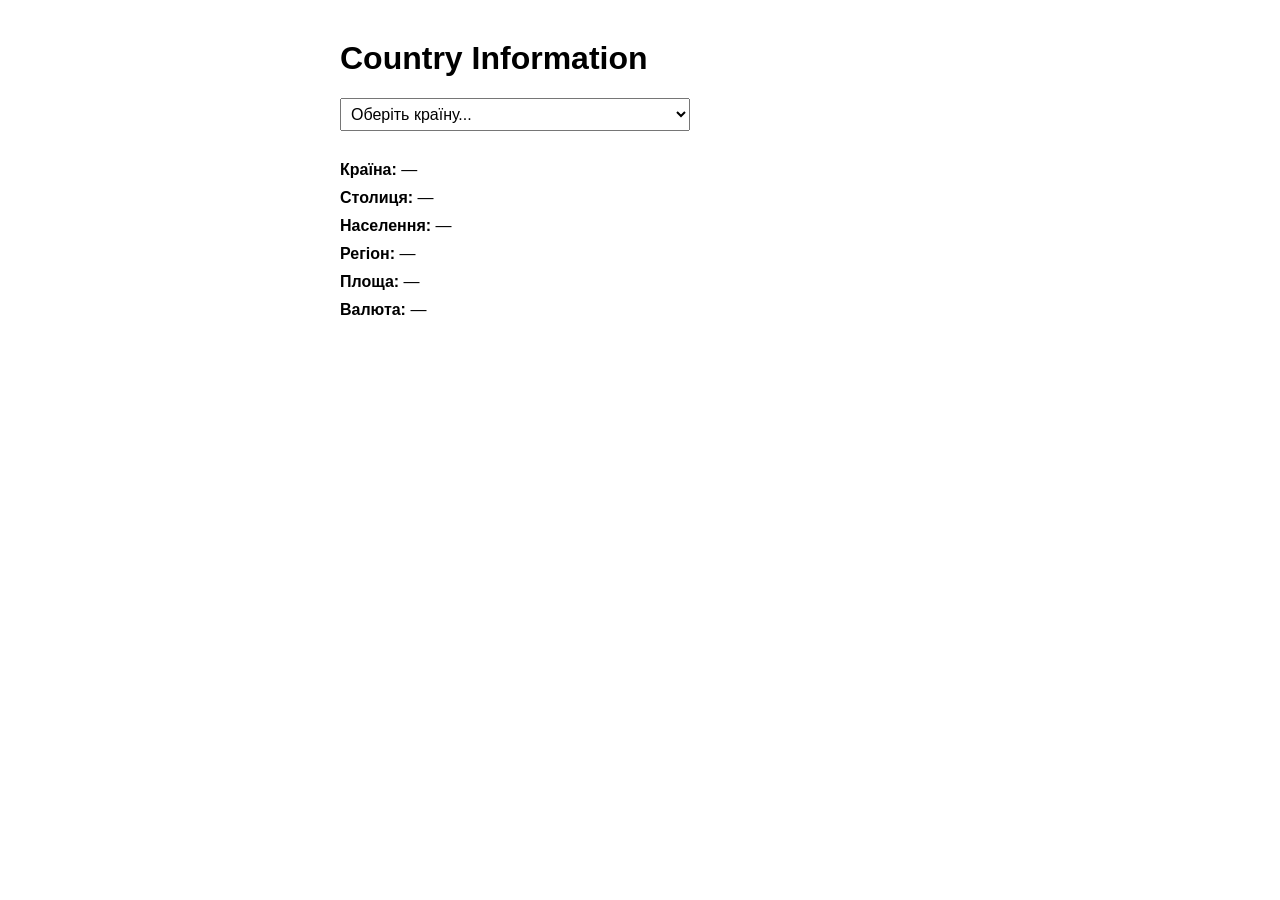
==== commit 4c18adf1: "Add files via upload final lab4" ====
--- a/index.html
+++ b/index.html
@@ -1,175 +1,55 @@
 <!DOCTYPE html>
 <html lang="uk">
 <head>
-    <meta charset="UTF-8">
-    <title>Лабораторна робота №4 — Country Information</title>
-    <style>
-        body { font-family: 'Times New Roman', serif; margin: 40px; line-height: 1.6; }
-        select { padding: 5px; font-size: 16px; min-width: 250px; margin-bottom: 20px; }
-        .info-block p { margin: 8px 0; font-size: 18px; }
-        #flag { margin-top: 15px; width: 220px; border: 1px solid #ccc; display: none; }
-    </style>
+  <meta charset="UTF-8">
+  <meta name="viewport" content="width=device-width, initial-scale=1.0">
+  <title>Country Information</title>
+  <style>
+    body {
+      font-family: Arial, sans-serif;
+      max-width: 600px;
+      margin: 40px auto;
+      padding: 0 20px;
+    }
+    select {
+      width: 100%;
+      max-width: 350px;
+      padding: 6px;
+      font-size: 16px;
+      margin-bottom: 20px;
+    }
+    #country-info p {
+      font-size: 16px;
+      margin: 10px 0;
+    }
+    #flag {
+      margin-top: 10px;
+      max-width: 250px;
+      border: 1px solid #ccc;
+      display: none;
+    }
+  </style>
 </head>
 <body>
 
-    <h1>Country Information</h1>
+  <h1>Country Information</h1>
 
-    <select id="country-select">
-        <option value="">Оберіть країну...</option>
-    </select>
+  <select id="country-select">
+    <option value="">Оберіть країну...</option>
+  </select>
 
-    <div id="country-info" class="info-block" style="display: none;">
-        <p><strong>Країна:</strong> <span id="country-name"></span></p>
-        <p><strong>Столиця:</strong> <span id="country-capital"></span></p>
-        <p><strong>Населення:</strong> <span id="country-population"></span></p>
-        <p><strong>Регіон:</strong> <span id="country-region"></span></p>
-        <p><strong>Площа:</strong> <span id="country-area"></span> км²</p>
-        <p><strong>Валюта:</strong> <span id="country-currency"></span></p>
-        <img id="flag" src="" alt="Прапор країни">
-    </div>
+  <div id="country-info">
+    <p><strong>Країна:</strong> <span id="name">—</span></p>
+    <p><strong>Столиця:</strong> <span id="capital">—</span></p>
+    <p><strong>Населення:</strong> <span id="population">—</span></p>
+    <!-- 3 додаткові параметри на вибір -->
+    <p><strong>Регіон:</strong> <span id="region">—</span></p>
+    <p><strong>Площа:</strong> <span id="area">—</span></p>
+    <p><strong>Валюта:</strong> <span id="currency">—</span></p>
+    
+    <img id="flag" src="" alt="Прапор країни">
+  </div>
 
-    <script>
-        const selectElement = document.getElementById('country-select');
-        const infoContainer = document.getElementById('country-info');
-
-        function buildFlagSvg(code) {
-            const ns = 'http://w3.org';
-            const templates = {
-                ua: ['0 0 3 2', '<rect width="3" height="1" fill="#0057B7"/><rect width="3" height="1" y="1" fill="#FFD700"/>'],
-                cl: ['0 0 3 2', '<rect width="3" height="1" fill="#fff"/><rect width="3" height="1" y="1" fill="#d52b1e"/><rect width="1" height="1" fill="#0039a6"/><polygon points="0.5,0.2 0.59,0.48 0.88,0.48 0.64,0.65 0.73,0.92 0.5,0.75 0.27,0.92 0.36,0.65 0.12,0.48 0.41,0.48" fill="#fff"/>'],
-                pl: ['0 0 8 5', '<rect width="8" height="2.5" fill="#fff"/><rect width="8" height="2.5" y="2.5" fill="#dc143c"/>'],
-                de: ['0 0 5 3', '<rect width="5" height="1" fill="#000"/><rect width="5" height="1" y="1" fill="#D00"/><rect width="5" height="1" y="2" fill="#FFCE00"/>'],
-                fr: ['0 0 3 2', '<rect width="1" height="2" fill="#002395"/><rect width="1" height="2" x="1" fill="#fff"/><rect width="1" height="2" x="2" fill="#ED2939"/>'],
-                jp: ['0 0 3 2', '<rect width="3" height="2" fill="#fff"/><circle cx="1.5" cy="1" r="0.6" fill="#bc002d"/>'],
-                gb: ['0 0 60 30', '<rect width="60" height="30" fill="#012169"/><path d="M0,0 L60,30 M60,0 L0,30" stroke="#fff" stroke-width="6"/><path d="M30,0 v30 M0,15 h60" stroke="#fff" stroke-width="10"/><path d="M30,0 v30 M0,15 h60" stroke="#C8102E" stroke-width="6"/>'],
-                us: ['0 0 19 10', '<rect width="19" height="10" fill="#B22234"/><path d="M0,1.5h19M0,3.5h19M0,5.5h19M0,7.5h19M0,9.5h19" stroke="#fff" stroke-width="0.8"/><rect width="8" height="5.4" fill="#3C3B6E"/>']
-            };
-            const item = templates[code];
-            if (!item) return '';
-            const raw = '<svg xmlns="' + ns + '" viewBox="' + item[0] + '">' + item[1] + '</svg>';
-            return 'data:image/svg+xml;charset=utf-8,' + encodeURIComponent(raw);
-        }
-
-        const FALLBACK_COUNTRIES = [
-            { name: "Ukraine", capital: "Kyiv", population: 37000000, region: "Europe", area: 603500, currency: "Ukrainian hryvnia (₴)", code: "ua" },
-            { name: "Chile", capital: "Santiago", population: 19116209, region: "Americas", area: 756102, currency: "Chilean peso ($)", code: "cl" },
-            { name: "Poland", capital: "Warsaw", population: 37750000, region: "Europe", area: 312679, currency: "Polish złoty (zł)", code: "pl" },
-            { name: "Germany", capital: "Berlin", population: 83200000, region: "Europe", area: 357022, currency: "Euro (€)", code: "de" },
-            { name: "United States", capital: "Washington, D.C.", population: 331900000, region: "Americas", area: 9833517, currency: "United States dollar ($)", code: "us" },
-            { name: "United Kingdom", capital: "London", population: 67330000, region: "Europe", area: 242495, currency: "British pound (£)", code: "gb" },
-            { name: "France", capital: "Paris", population: 67750000, region: "Europe", area: 551695, currency: "Euro (€)", code: "fr" },
-            { name: "Japan", capital: "Tokyo", population: 125700000, region: "Asia", area: 377975, currency: "Japanese yen (¥)", code: "jp" }
-        ];
-
-        let useFallback = false;
-
-        async function loadCountries() {
-            try {
-                const response = await fetch('https://countriesnow.space');
-                if (!response.ok) throw new Error('API недоступне');
-                const result = await response.json();
-                const countries = result.data.sort((a, b) => a.name.localeCompare(b.name));
-
-                countries.forEach(country => {
-                    const option = document.createElement('option');
-                    option.value = country.name;
-                    option.textContent = country.name;
-                    option.dataset.flag = country.flag;
-                    option.dataset.iso2 = country.iso2;
-                    selectElement.appendChild(option);
-                });
-            } catch (error) {
-                useFallback = true;
-                FALLBACK_COUNTRIES.sort((a, b) => a.name.localeCompare(b.name)).forEach(country => {
-                    const option = document.createElement('option');
-                    option.value = country.name;
-                    option.textContent = country.name;
-                    selectElement.appendChild(option);
-                });
-            }
-        }
-
-        async function getCountryDetails(countryName, selectedOption) {
-            if (!countryName) {
-                infoContainer.style.display = 'none';
-                return;
-            }
-
-            if (useFallback) {
-                const c = FALLBACK_COUNTRIES.find(item => item.name === countryName);
-                if (!c) return;
-                renderCountry(c.name, c.capital, c.population, c.region, c.area, c.currency, buildFlagSvg(c.code), c.code);
-                return;
-            }
-
-            try {
-                const infoRes = await fetch('https://countriesnow.space', {
-                    method: 'POST',
-                    headers: { 'Content-Type': 'application/json' },
-                    body: JSON.stringify({ country: countryName })
-                });
-                const infoJson = await infoRes.json();
-
-                const popRes = await fetch('https://countriesnow.space', {
-                    method: 'POST',
-                    headers: { 'Content-Type': 'application/json' },
-                    body: JSON.stringify({ country: countryName })
-                });
-                const popJson = await popRes.json();
-
-                let population = 'Немає даних';
-                if (!popJson.error && popJson.data && popJson.data.populationCounts && popJson.data.populationCounts.length) {
-                    const counts = popJson.data.populationCounts;
-                    population = counts[counts.length - 1].value;
-                }
-
-                const d = infoJson.data || {};
-                const iso2 = (selectedOption.dataset.iso2 || '').toLowerCase();
-                const flagUrl = selectedOption.dataset.flag || (iso2 ? 'https://flagcdn.com' + iso2 + '.png' : '');
-
-                renderCountry(
-                    countryName,
-                    d.capital || 'Немає даних',
-                    population,
-                    d.dialCode ? '+' + d.dialCode + ' (тел. код)' : 'Немає даних',
-                    '—',
-                    d.currency || 'Немає даних',
-                    flagUrl,
-                    iso2
-                );
-            } catch (error) {
-                console.error(error);
-            }
-        }
-
-        function renderCountry(name, capital, population, region, area, currency, flagUrl, code) {
-            document.getElementById('country-name').textContent = name;
-            document.getElementById('country-capital').textContent = capital;
-            document.getElementById('country-population').textContent = typeof population === 'number' ? population.toLocaleString('uk-UA') : population;
-            document.getElementById('country-region').textContent = region;
-            document.getElementById('country-area').textContent = typeof area === 'number' ? area.toLocaleString('uk-UA') : area;
-            document.getElementById('country-currency').textContent = currency;
-
-            const flagImg = document.getElementById('flag');
-            flagImg.onerror = function() {
-                this.onerror = null;
-                const fallbackSvg = buildFlagSvg(code);
-                if (fallbackSvg) this.src = fallbackSvg;
-            };
-
-            flagImg.src = flagUrl || buildFlagSvg(code);
-            flagImg.alt = 'Прапор ' + name;
-            flagImg.style.display = 'block';
-            infoContainer.style.display = 'block';
-        }
-
-        selectElement.addEventListener('change', (event) => {
-            const option = event.target.options[event.target.selectedIndex];
-            getCountryDetails(event.target.value, option);
-        });
-
-        loadCountries();
-    </script>
-
+  <script src="script.js"></script>
 </body>
 </html>
